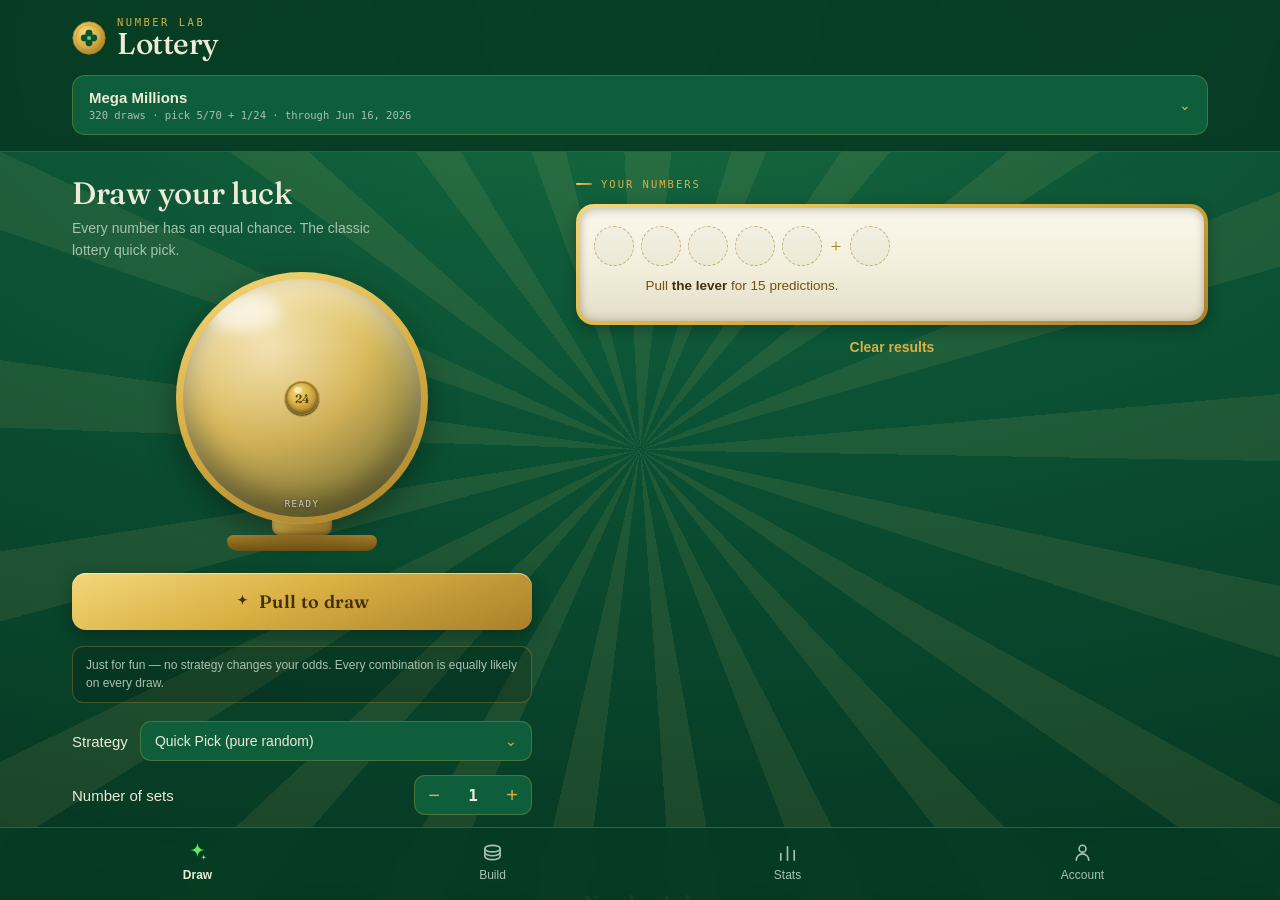
==== index.html @ 6bf30a3f "Number Lab: Georgia Lottery generator, stats, build & predictions Casino-themed vanilla JS app: ball" ====
<!DOCTYPE html>
<html lang="en">
  <head>
    <meta charset="UTF-8" />
    <meta
      name="viewport"
      content="width=device-width, initial-scale=1.0, viewport-fit=cover"
    />

    <!-- Primary SEO -->
    <title>
      Georgia Lottery Number Generator &amp; Mega Millions Stats — Number Lab
    </title>
    <meta
      name="description"
      content="Free Georgia Lottery number generator with real Mega Millions statistics: hot &amp; cold numbers, frequency charts, jackpot odds and probability from past winning numbers. Build your own set or quick pick."
    />
    <meta
      name="keywords"
      content="Georgia Lottery, Mega Millions, lottery number generator, hot and cold numbers, winning numbers, lottery statistics, jackpot odds, quick pick, frequency"
    />
    <meta name="robots" content="index, follow, max-image-preview:large" />
    <meta name="author" content="Number Lab" />
    <link rel="canonical" href="https://your-domain.example/" />

    <!-- Geo (Georgia, US) -->
    <meta name="geo.region" content="US-GA" />
    <meta name="geo.placename" content="Georgia" />

    <!-- Open Graph -->
    <meta property="og:type" content="website" />
    <meta property="og:site_name" content="Number Lab" />
    <meta
      property="og:title"
      content="Georgia Lottery Number Generator &amp; Mega Millions Stats"
    />
    <meta
      property="og:description"
      content="Generate Georgia Mega Millions numbers and explore real winning-number statistics — hot/cold numbers, frequency, and jackpot odds."
    />
    <meta property="og:locale" content="en_US" />
    <meta property="og:url" content="https://your-domain.example/" />

    <!-- Twitter -->
    <meta name="twitter:card" content="summary_large_image" />
    <meta
      name="twitter:title"
      content="Georgia Lottery Number Generator &amp; Mega Millions Stats"
    />
    <meta
      name="twitter:description"
      content="Generate Georgia Mega Millions numbers and explore real winning-number statistics, odds and probability."
    />

    <meta name="apple-mobile-web-app-capable" content="yes" />
    <meta name="apple-mobile-web-app-title" content="Number Lab" />
    <meta name="theme-color" content="#073A24" />

    <link rel="preconnect" href="https://fonts.googleapis.com" />
    <link rel="preconnect" href="https://fonts.gstatic.com" crossorigin />
    <link
      href="https://fonts.googleapis.com/css2?family=Fraunces:opsz,wght@9..144,400;9..144,500;9..144,600&display=swap"
      rel="stylesheet"
    />
    <link rel="stylesheet" href="styles.css" />

    <!-- Structured data -->
    <script type="application/ld+json">
      {
        "@context": "https://schema.org",
        "@type": "WebApplication",
        "name": "Number Lab — Georgia Lottery Number Generator",
        "url": "https://your-domain.example/",
        "applicationCategory": "UtilitiesApplication",
        "operatingSystem": "Any (web browser)",
        "browserRequirements": "Requires JavaScript",
        "description": "Free Georgia Lottery number generator and Mega Millions statistics tool. Generate quick picks, build your own set, and explore hot/cold numbers, frequency, probability and jackpot odds from real past winning numbers.",
        "inLanguage": "en-US",
        "isAccessibleForFree": true,
        "offers": { "@type": "Offer", "price": "0", "priceCurrency": "USD" },
        "about": "Georgia Lottery Mega Millions winning numbers and statistics"
      }
    </script>
  </head>
  <body>
    <div class="app">
      <!-- Header -->
      <header class="topbar">
        <div class="topbar-inner">
          <div class="brand">
            <svg class="brand-logo" viewBox="0 0 40 40" aria-hidden="true">
              <defs>
                <radialGradient id="cg" cx="38%" cy="32%" r="75%">
                  <stop offset="0%" stop-color="#F4D77A" />
                  <stop offset="55%" stop-color="#D9B043" />
                  <stop offset="100%" stop-color="#A9802A" />
                </radialGradient>
              </defs>
              <circle cx="20" cy="20" r="19" fill="url(#cg)" stroke="#A9802A" stroke-width="1" />
              <circle cx="20" cy="20" r="15.5" fill="none" stroke="#A9802A" stroke-width="0.8" opacity="0.6" />
              <g fill="#0B5234">
                <circle cx="20" cy="14.5" r="4.1" />
                <circle cx="14.5" cy="20" r="4.1" />
                <circle cx="25.5" cy="20" r="4.1" />
                <circle cx="20" cy="25.5" r="4.1" />
                <rect x="19.2" y="20" width="1.6" height="7" rx="0.8" transform="rotate(-20 20 23)" />
              </g>
              <circle cx="20" cy="20" r="2.2" fill="#5DE85F" opacity="0.9" />
            </svg>
            <div>
              <div class="brand-eyebrow">NUMBER LAB</div>
              <h1 class="brand-title">Lottery</h1>
            </div>
          </div>

          <div class="game-card">
            <div class="game-card-text">
              <select id="game" class="game-select" aria-label="Select lottery game"></select>
              <div id="gameInfo" class="game-sub"></div>
            </div>
            <span class="chev" aria-hidden="true">⌄</span>
          </div>
        </div>
      </header>

      <!-- Content -->
      <main class="scroll">
        <p class="sr-only">
          Number Lab is a free Georgia Lottery number generator and Mega
          Millions statistics tool. Generate quick-pick numbers, build your own
          combination, and explore hot and cold numbers, draw frequency,
          probability and jackpot odds based on real past Georgia Mega Millions
          winning numbers.
        </p>
        <!-- ============ DRAW ============ -->
        <section class="view" data-view="generate">
          <div class="draw-grid">
            <div class="draw-left">
              <h2 class="title">Draw your luck</h2>
              <p class="lede" id="strategyDesc"></p>

              <div class="machine" id="machine">
                <div class="globe-wrap">
                  <div class="globe-ring"></div>
                  <div class="globe">
                    <div class="globe-balls" id="globeBalls"></div>
                    <div class="globe-glare"></div>
                  </div>
                  <div class="globe-status" id="machineStatus">READY</div>
                </div>
                <div class="machine-neck"></div>
                <div class="machine-base"></div>
              </div>

              <button id="generate" class="lever">
                <svg viewBox="0 0 24 24" aria-hidden="true">
                  <path d="M12 2c.6 4.8 2.6 6.8 7.4 7.4C14.6 10 12.6 12 12 16.8 11.4 12 9.4 10 4.6 9.4 9.4 8.8 11.4 6.8 12 2Z" />
                </svg>
                <span class="lever-label">Pull to draw</span>
              </button>

              <p class="fairness-note" role="note">
                Just for fun — no strategy changes your odds. Every combination
                is equally likely on every draw.
              </p>

              <div class="options">
                <div class="row-between">
                  <span class="row-label" id="strategyLabel">Strategy</span>
                  <div class="select-field">
                    <select id="strategy" aria-labelledby="strategyLabel"></select>
                    <span class="chev" aria-hidden="true">⌄</span>
                  </div>
                </div>
                <div class="row-between">
                  <span class="row-label">Number of sets</span>
                  <div class="stepper">
                    <button type="button" class="stepper-btn" data-step="-1" aria-label="Fewer sets">−</button>
                    <span class="stepper-value" id="setsValue" role="status" aria-live="polite" aria-label="Number of sets">1</span>
                    <button type="button" class="stepper-btn" data-step="1" aria-label="More sets">+</button>
                    <input type="hidden" id="sets" value="1" />
                  </div>
                </div>
              </div>
            </div>

            <div class="draw-right">
              <div class="rule"></div>
              <div class="eyebrow">Your numbers</div>
              <div class="reel">
                <div class="reel-inner">
                  <div id="results" class="results"></div>
                  <div id="resultsMeta" class="results-meta"></div>
                </div>
              </div>
              <button id="clear" class="text-btn center">Clear results</button>

              <!-- Number Lab's own 15 predictions, revealed by the star -->
              <div id="ourReveal" class="our-reveal" hidden>
                <button
                  id="ourStar"
                  class="our-star"
                  aria-expanded="false"
                  aria-controls="ourPredictions"
                >
                  <span class="star-glyph" aria-hidden="true">
                    <svg viewBox="0 0 24 24">
                      <path d="M12 2.2l2.9 6.26 6.86.72-5.12 4.6 1.43 6.74L12 17.7l-6 3.62 1.43-6.74L2.3 9.18l6.86-.72z" />
                    </svg>
                  </span>
                  <span class="our-star-label" id="ourStarLabel">
                    Reveal Number Lab's 15 predictions
                  </span>
                </button>
                <div id="ourPredictions" class="our-predictions" hidden></div>
              </div>
            </div>
          </div>
        </section>

        <!-- ============ BUILD ============ -->
        <section class="view" data-view="build" hidden>
          <h2 class="title">Build your own</h2>
          <p class="lede">
            Numbers ranked by how often they've been drawn. Tap to drop them in
            the tray.
          </p>

          <div class="reel">
            <div class="reel-inner">
              <div id="yourCombo" class="your-combo"></div>
              <div id="comboCount" class="combo-count"></div>
            </div>
          </div>

          <div class="builder-actions">
            <button id="builderClear" class="text-btn">Clear pick</button>
            <span class="dot-sep">·</span>
            <button id="builderSave" class="text-btn">Save set</button>
            <span class="dot-sep">·</span>
            <button id="builderCopy" class="text-btn">Copy</button>
          </div>

          <div id="freqMainTitle" class="eyebrow">Main numbers</div>
          <div id="freqMain" class="num-list"></div>

          <div id="freqSpecialTitle" class="eyebrow">Special</div>
          <div id="freqSpecial" class="num-list"></div>
        </section>

        <!-- ============ STATS ============ -->
        <section class="view" data-view="stats" hidden>
          <h2 class="title">Probability &amp; stats</h2>
          <p id="dataWindow" class="lede"></p>

          <div class="hero-odds">
            <div class="hero-inner" id="statsHero"></div>
          </div>

          <div id="statFigures"></div>

          <div class="eyebrow stats-eyebrow">Prize odds · theoretical (1 in)</div>
          <div id="oddsTable" class="odds-card"></div>

          <div class="eyebrow stats-eyebrow">Goodness of fit vs. pure chance</div>
          <div id="fitStats"></div>

          <div class="eyebrow stats-eyebrow">Draw distribution</div>
          <div id="distStats"></div>
        </section>

        <!-- ============ ACCOUNT ============ -->
        <section class="view" data-view="account" hidden>
          <h2 class="title">Account</h2>

          <div class="profile">
            <div class="avatar" id="avatar">G</div>
            <div class="profile-text">
              <div class="profile-name" id="profileName">Guest</div>
              <div class="profile-sub" id="profileSince"></div>
            </div>
            <button id="editName" class="text-btn">Edit</button>
          </div>

          <div class="eyebrow stats-eyebrow">Activity</div>
          <div id="accountFigures"></div>

          <div class="eyebrow stats-eyebrow">Preferences</div>
          <div id="accountPrefs"></div>

          <div class="eyebrow stats-eyebrow">Saved numbers</div>
          <div id="savedList" class="saved-list"></div>

          <button id="resetData" class="text-btn center danger">
            Reset all data
          </button>
        </section>

        <footer class="site-footer">
          <div class="footer-brand">Number Lab</div>
          <p class="footer-text">
            For entertainment only. Past results never influence future draws —
            every number has the same odds every time, and no strategy or
            prediction can change them. Play responsibly. You must be of legal
            age to play the lottery.
          </p>
          <p class="footer-text">
            Independent project — not affiliated with, endorsed by, or sponsored
            by the Georgia Lottery Corporation or Mega Millions. Winning numbers
            are sourced from public records and may be delayed; always confirm
            with official sources before claiming any prize.
          </p>
          <p class="footer-text footer-help">
            Have a gambling problem? Call
            <a href="tel:18004262537">1-800-GAMBLER</a> (confidential, 24/7).
          </p>
          <p class="footer-contact">
            <a href="mailto:artivicolab@gmail.com">Contact</a>
          </p>
          <p class="footer-built">
            Built by
            <a href="https://artivicolab.com" target="_blank" rel="noopener">
              artivicolab.com
            </a>
          </p>
          <p class="footer-copy">
            © <span id="footerYear">2026</span> Number Lab · Georgia Lottery
            tools
          </p>
        </footer>
      </main>

      <!-- Header pull-down handle -->
      <button id="navHandle" class="nav-handle" aria-label="Show or hide the header">
        <svg class="nav-handle-glyph" viewBox="0 0 24 24" aria-hidden="true">
          <path d="M6 9l6 6 6-6" />
        </svg>
      </button>

      <!-- Bottom tab bar -->
      <nav class="tab-bar" aria-label="Primary">
        <div class="tab-bar-inner" role="tablist">
          <button class="tab active" data-target="generate" role="tab" aria-selected="true">
            <svg class="tab-glyph" viewBox="0 0 24 24" aria-hidden="true">
              <path d="M12 2c.6 4.8 2.6 6.8 7.4 7.4C14.6 10 12.6 12 12 16.8 11.4 12 9.4 10 4.6 9.4 9.4 8.8 11.4 6.8 12 2Z" />
              <path d="M18.5 14c.25 1.9 1 2.65 2.9 2.9-1.9.25-2.65 1-2.9 2.9-.25-1.9-1-2.65-2.9-2.9 1.9-.25 2.65-1 2.9-2.9Z" />
            </svg>
            <span class="tab-label">Draw</span>
          </button>
          <button class="tab" data-target="build" role="tab" aria-selected="false">
            <svg class="tab-glyph stroke" viewBox="0 0 24 24" aria-hidden="true">
              <ellipse cx="12" cy="8" rx="8" ry="3.4" />
              <path d="M4 8v4c0 1.9 3.6 3.4 8 3.4s8-1.5 8-3.4V8" />
              <path d="M4 12v4c0 1.9 3.6 3.4 8 3.4s8-1.5 8-3.4v-4" />
            </svg>
            <span class="tab-label">Build</span>
          </button>
          <button class="tab" data-target="stats" role="tab" aria-selected="false">
            <svg class="tab-glyph stroke tab-stats" viewBox="0 0 24 24" aria-hidden="true">
              <line class="bar bar1" x1="5" y1="20" x2="5" y2="13" />
              <line class="bar bar2" x1="12" y1="20" x2="12" y2="6" />
              <line class="bar bar3" x1="19" y1="20" x2="19" y2="10" />
            </svg>
            <span class="tab-label">Stats</span>
          </button>
          <button class="tab" data-target="account" role="tab" aria-selected="false">
            <svg class="tab-glyph stroke" viewBox="0 0 24 24" aria-hidden="true">
              <circle cx="12" cy="8" r="3.6" />
              <path d="M5.5 20a6.5 6.5 0 0 1 13 0" />
            </svg>
            <span class="tab-label">Account</span>
          </button>
        </div>
      </nav>
    </div>

    <script src="data.js"></script>
    <script src="app.js"></script>
  </body>
</html>
---- styles.css ----
/* ============================================================
   Number Lab — green-felt casino with gold foil & neon.
   ============================================================ */
:root {
  --felt: #0b5234;
  --felt-hi: #15663f;
  --felt-dk: #073a24;
  --panel: #0e5e3c;
  --cream: #f3efdd;
  --gold: #d9b043;
  --gold-hi: #f4d77a;
  --gold-dk: #a9802a;
  --neon: #5de85f;
  --text: #edead7;
  --sage: #a7c2af; /* lightened for contrast on felt */
  --cream-ink: #6e5215; /* readable brown for text on cream */
  --red: #e2554d;
  --line: rgba(217, 176, 67, 0.28);
  --gold-foil: linear-gradient(160deg, #f4d77a 0%, #d9b043 46%, #a9802a 100%);

  --serif: "Fraunces", Georgia, serif;
  --sans: -apple-system, BlinkMacSystemFont, "Inter", "Helvetica Neue",
    sans-serif;
  --mono: "SF Mono", ui-monospace, Menlo, monospace;

  --content: 480px;
  --tabbar-h: 76px;
}

* {
  box-sizing: border-box;
  margin: 0;
  padding: 0;
  -webkit-tap-highlight-color: transparent;
}

html,
body {
  height: 100%;
}

body {
  font-family: var(--sans);
  color: var(--text);
  background: radial-gradient(
      130% 90% at 50% 6%,
      var(--felt-hi) 0%,
      var(--felt) 45%,
      var(--felt-dk) 100%
    )
    fixed;
  -webkit-font-smoothing: antialiased;
}

button {
  font-family: inherit;
}
button:focus-visible,
select:focus-visible,
a:focus-visible {
  outline: 2px solid var(--neon);
  outline-offset: 2px;
  border-radius: 6px;
}

/* visually hidden but available to screen readers */
.sr-only {
  position: absolute;
  width: 1px;
  height: 1px;
  padding: 0;
  margin: -1px;
  overflow: hidden;
  clip: rect(0, 0, 0, 0);
  white-space: nowrap;
  border: 0;
}

.fairness-note {
  font-family: var(--sans);
  font-size: 12px;
  line-height: 1.45;
  color: var(--sage);
  background: rgba(0, 0, 0, 0.16);
  border: 1px solid var(--line);
  border-radius: 11px;
  padding: 10px 13px;
  margin-top: 16px;
}

.scroll::-webkit-scrollbar {
  display: none;
}
.scroll {
  -ms-overflow-style: none;
  scrollbar-width: none;
}

/* ---------- Shell ---------- */
.app {
  position: relative;
  z-index: 1;
  width: 100%;
  height: 100dvh;
  overflow: hidden;
  display: flex;
  flex-direction: column;
}

/* Animated gold rays — full-screen, slowly rotating behind everything. */
body::before {
  content: "";
  position: fixed;
  top: 50%;
  left: 50%;
  width: 230vmax;
  height: 230vmax;
  transform: translate(-50%, -50%);
  pointer-events: none;
  z-index: 0;
  background: repeating-conic-gradient(
    from 0deg at 50% 50%,
    rgba(244, 215, 122, 0.085) 0deg,
    rgba(244, 215, 122, 0.085) 6deg,
    rgba(244, 215, 122, 0) 6deg,
    rgba(244, 215, 122, 0) 17deg
  );
  animation: raySpin 120s linear infinite;
}

@keyframes raySpin {
  to {
    transform: translate(-50%, -50%) rotate(360deg);
  }
}

/* Glow at top + vignette at edges so content stays readable. */
body::after {
  content: "";
  position: fixed;
  inset: 0;
  pointer-events: none;
  z-index: 0;
  background: radial-gradient(
      120% 75% at 50% -8%,
      rgba(93, 232, 95, 0.07),
      transparent 50%
    ),
    radial-gradient(
      150% 105% at 50% 45%,
      transparent 52%,
      rgba(3, 26, 17, 0.6) 100%
    );
}

/* ---------- Header ---------- */
.topbar {
  position: fixed;
  top: 0;
  left: 0;
  right: 0;
  z-index: 25;
  background: rgba(7, 58, 36, 0.92);
  backdrop-filter: saturate(180%) blur(18px);
  -webkit-backdrop-filter: saturate(180%) blur(18px);
  border-bottom: 1px solid var(--line);
  /* GPU transform slide — no layout thrash, no scroll feedback */
  transition: transform 0.34s cubic-bezier(0.4, 0, 0.2, 1);
  will-change: transform;
}

/* Collapsed: the header slides up out of view. */
.app.nav-collapsed .topbar {
  transform: translateY(-100%);
}

/* Bottom-center handle — appears only once the header is fully gone. */
.nav-handle {
  position: fixed;
  left: 50%;
  bottom: calc(var(--tabbar-h) + env(safe-area-inset-bottom) + 12px);
  z-index: 31;
  width: 56px;
  height: 26px;
  border: 1px solid var(--line);
  border-radius: 999px;
  background: rgba(7, 58, 36, 0.92);
  backdrop-filter: saturate(180%) blur(14px);
  -webkit-backdrop-filter: saturate(180%) blur(14px);
  box-shadow: 0 4px 14px rgba(0, 0, 0, 0.4);
  display: flex;
  align-items: center;
  justify-content: center;
  cursor: pointer;
  /* hidden by default */
  opacity: 0;
  pointer-events: none;
  transform: translateX(-50%) translateY(10px);
  transition: opacity 0.28s ease, transform 0.28s ease;
}

/* shown only when the nav is collapsed — wait for the header to clear first */
.app.nav-collapsed .nav-handle {
  opacity: 1;
  pointer-events: auto;
  transform: translateX(-50%) translateY(0);
  transition: opacity 0.28s ease 0.4s, transform 0.28s ease 0.4s;
}
.app.nav-collapsed .nav-handle:active {
  transform: translateX(-50%) scale(0.92);
}

.nav-handle-glyph {
  width: 18px;
  height: 18px;
  fill: none;
  stroke: var(--gold);
  stroke-width: 2.2;
  stroke-linecap: round;
  stroke-linejoin: round;
}

.topbar-inner {
  max-width: var(--content);
  margin: 0 auto;
  padding: 16px 22px;
  padding-top: calc(16px + env(safe-area-inset-top));
}

.brand {
  display: flex;
  align-items: center;
  gap: 11px;
}

.brand-logo {
  width: 34px;
  height: 34px;
  flex-shrink: 0;
}

.brand-eyebrow {
  font-family: var(--mono);
  font-size: 10.5px;
  letter-spacing: 2.5px;
  color: var(--gold);
}

.brand-title {
  font-family: var(--serif);
  font-size: 30px;
  font-weight: 500;
  color: var(--text);
  letter-spacing: -0.5px;
  line-height: 1;
  margin-top: 1px;
}

.game-card {
  position: relative;
  width: 100%;
  margin-top: 16px;
  background: var(--panel);
  border: 1px solid var(--line);
  border-radius: 13px;
  padding: 13px 16px;
  display: flex;
  justify-content: space-between;
  align-items: center;
}

.game-card-text {
  flex: 1;
  min-width: 0;
}

.game-select {
  width: 100%;
  appearance: none;
  -webkit-appearance: none;
  border: none;
  background: transparent;
  font-family: var(--sans);
  font-size: 15px;
  font-weight: 600;
  color: var(--text);
  outline: none;
  cursor: pointer;
}
.game-select option {
  color: #111;
}

.game-sub {
  font-family: var(--mono);
  font-size: 10.5px;
  color: var(--sage);
  margin-top: 2px;
}

.chev {
  color: var(--gold);
  font-size: 14px;
  pointer-events: none;
  flex-shrink: 0;
  margin-left: 10px;
}

/* ---------- Scroll & views ---------- */
.scroll {
  flex: 1;
  overflow-y: auto;
  -webkit-overflow-scrolling: touch;
  position: relative;
  z-index: 1;
  padding-top: var(--topbar-h, 128px);
  padding-bottom: calc(var(--tabbar-h) + env(safe-area-inset-bottom));
}

.view {
  max-width: var(--content);
  margin: 0 auto;
  padding: 22px 22px;
  animation: viewIn 0.28s ease;
}
@keyframes viewIn {
  from {
    opacity: 0;
    transform: translateY(6px);
  }
  to {
    opacity: 1;
    transform: translateY(0);
  }
}

.title {
  font-family: var(--serif);
  font-size: 31px;
  font-weight: 500;
  color: var(--text);
  letter-spacing: -0.3px;
  margin-bottom: 6px;
}

.lede {
  font-family: var(--sans);
  font-size: 14px;
  color: var(--sage);
  line-height: 1.55;
  margin-bottom: 18px;
  max-width: 42ch;
}
.lede.small {
  font-size: 13px;
  margin: 11px 2px 0;
}

.rule {
  height: 1px;
  background: var(--line);
  margin: 22px 0 18px;
}

/* ---------- Eyebrow ---------- */
.eyebrow {
  display: flex;
  align-items: center;
  gap: 9px;
  margin-bottom: 14px;
  font-family: var(--mono);
  font-size: 10.5px;
  letter-spacing: 2px;
  color: var(--gold);
  text-transform: uppercase;
}
.eyebrow::before {
  content: "";
  width: 16px;
  height: 2px;
  border-radius: 2px;
  background: var(--gold-foil);
  flex-shrink: 0;
}
.stats-eyebrow {
  margin-top: 30px;
}

/* ---------- Balls ---------- */
.ball {
  position: relative;
  width: 44px;
  height: 44px;
  border-radius: 50%;
  flex-shrink: 0;
  display: flex;
  align-items: center;
  justify-content: center;
  box-shadow: inset 0 -2px 5px rgba(0, 0, 0, 0.35),
    0 2px 5px rgba(0, 0, 0, 0.3), 0 0 0 2px var(--gold);
}

.ball.main {
  background: radial-gradient(circle at 34% 28%, #2fa85e, #128a45 45%, #0a5c2e);
}
.ball.special {
  background: radial-gradient(
    circle at 34% 28%,
    var(--gold-hi),
    var(--gold) 45%,
    var(--gold-dk)
  );
  box-shadow: inset 0 -2px 5px rgba(0, 0, 0, 0.35),
    0 2px 5px rgba(0, 0, 0, 0.3), 0 0 0 2px var(--gold-dk);
}

.ball::before {
  content: "";
  position: absolute;
  top: 15%;
  left: 24%;
  width: 32%;
  height: 26%;
  border-radius: 50%;
  background: rgba(255, 255, 255, 0.5);
  filter: blur(1.2px);
}

.ball-num {
  position: relative;
  z-index: 1;
  font-family: var(--serif);
  font-weight: 600;
  font-size: 17px;
  color: var(--cream);
  text-shadow: 0 1px 2px rgba(0, 0, 0, 0.4);
}
.ball.special .ball-num {
  color: #5a3f0e;
  text-shadow: none;
}

.ball.slot {
  background: rgba(0, 0, 0, 0.04);
  border: 1.5px dashed var(--gold-dk);
  opacity: 0.6;
  box-shadow: none;
}
.ball.slot::before {
  display: none;
}

.combo-plus {
  font-family: var(--serif);
  font-size: 22px;
  color: var(--gold-dk);
  margin: 0 1px;
}

/* ---------- Reel window (gold-framed cream) ---------- */
.reel {
  padding: 4px;
  border-radius: 18px;
  background: var(--gold-foil);
  box-shadow: 0 4px 14px rgba(0, 0, 0, 0.3);
}
.reel-inner {
  background: linear-gradient(180deg, #fbf8ec, var(--cream) 50%, #e4dec6);
  border-radius: 14px;
  padding: 18px 14px;
  box-shadow: inset 0 3px 8px rgba(0, 0, 0, 0.18),
    inset 0 -3px 8px rgba(0, 0, 0, 0.1);
}

/* ---------- Ball machine ---------- */
.machine {
  display: flex;
  flex-direction: column;
  align-items: center;
  margin: 6px 0 22px;
}

.globe-wrap {
  position: relative;
  width: 238px;
  height: 238px;
  max-width: 72vw;
  aspect-ratio: 1;
}

.globe-ring {
  position: absolute;
  inset: -7px;
  border-radius: 50%;
  background: var(--gold-foil);
  box-shadow: 0 10px 30px rgba(0, 0, 0, 0.35);
}

.globe {
  position: absolute;
  inset: 0;
  border-radius: 50%;
  overflow: hidden;
  background: radial-gradient(
    circle at 36% 28%,
    rgba(255, 255, 255, 0.55),
    rgba(220, 240, 228, 0.16) 42%,
    rgba(7, 58, 36, 0.5) 100%
  );
  box-shadow: inset 0 -14px 30px rgba(0, 0, 0, 0.4),
    inset 0 14px 26px rgba(255, 255, 255, 0.45);
}

.globe-balls {
  position: absolute;
  inset: 0;
}

.mball {
  position: absolute;
  top: 50%;
  left: 50%;
  width: 30px;
  height: 30px;
  margin: -15px 0 0 -15px;
  border-radius: 50%;
  display: flex;
  align-items: center;
  justify-content: center;
  font-family: var(--serif);
  font-weight: 600;
  font-size: 12px;
  animation-timing-function: ease-in-out;
  animation-iteration-count: infinite;
}
.mball::before {
  content: "";
  position: absolute;
  top: 4px;
  left: 7px;
  width: 8px;
  height: 6px;
  border-radius: 50%;
  background: rgba(255, 255, 255, 0.5);
}
.mball.main {
  background: radial-gradient(circle at 34% 28%, #2fa85e, #128a45 45%, #0a5c2e);
  color: var(--cream);
  box-shadow: inset 0 -1.5px 4px rgba(0, 0, 0, 0.4),
    0 1px 3px rgba(0, 0, 0, 0.4), 0 0 0 1.5px var(--gold);
}
.mball.mega {
  background: radial-gradient(
    circle at 34% 28%,
    var(--gold-hi),
    var(--gold) 45%,
    var(--gold-dk)
  );
  color: #5a3f0e;
  box-shadow: inset 0 -1.5px 4px rgba(0, 0, 0, 0.4),
    0 1px 3px rgba(0, 0, 0, 0.4), 0 0 0 1.5px var(--gold-dk);
}

.machine.spinning .mball {
  animation-duration: 0.85s !important;
}

.globe-glare {
  position: absolute;
  top: 14px;
  left: 24px;
  width: 74px;
  height: 38px;
  border-radius: 50%;
  background: rgba(255, 255, 255, 0.6);
  filter: blur(7px);
  pointer-events: none;
}

.globe-status {
  position: absolute;
  bottom: 8px;
  left: 50%;
  transform: translateX(-50%);
  font-family: var(--mono);
  font-size: 9px;
  letter-spacing: 1.5px;
  color: rgba(255, 255, 255, 0.7);
  text-shadow: 0 1px 3px rgba(0, 0, 0, 0.5);
}
.machine.spinning .globe-status {
  color: var(--neon);
}

.machine-neck {
  width: 60px;
  height: 20px;
  background: var(--gold-foil);
  border-radius: 0 0 8px 8px;
  margin-top: -2px;
  box-shadow: inset 0 -2px 4px rgba(0, 0, 0, 0.3);
}
.machine-base {
  width: 150px;
  height: 16px;
  background: linear-gradient(180deg, var(--gold-dk), #6e5215);
  border-radius: 6px 6px 10px 10px;
}

@keyframes tumbleA {
  0% { transform: translate(0, 0) rotate(0); }
  25% { transform: translate(-48px, -34px) rotate(90deg); }
  50% { transform: translate(40px, 30px) rotate(180deg); }
  75% { transform: translate(-22px, 46px) rotate(270deg); }
  100% { transform: translate(0, 0) rotate(360deg); }
}
@keyframes tumbleB {
  0% { transform: translate(0, 0) rotate(0); }
  25% { transform: translate(46px, -28px) rotate(-80deg); }
  50% { transform: translate(-40px, 36px) rotate(-170deg); }
  75% { transform: translate(30px, 44px) rotate(-250deg); }
  100% { transform: translate(0, 0) rotate(-360deg); }
}
@keyframes tumbleC {
  0% { transform: translate(0, 0) rotate(0); }
  20% { transform: translate(-30px, 40px) rotate(70deg); }
  45% { transform: translate(44px, -22px) rotate(160deg); }
  70% { transform: translate(-46px, -30px) rotate(250deg); }
  100% { transform: translate(0, 0) rotate(360deg); }
}
@keyframes tumbleD {
  0% { transform: translate(0, 0) rotate(0); }
  30% { transform: translate(36px, 38px) rotate(-100deg); }
  55% { transform: translate(-44px, -20px) rotate(-200deg); }
  80% { transform: translate(24px, -44px) rotate(-300deg); }
  100% { transform: translate(0, 0) rotate(-360deg); }
}
@keyframes tumbleE {
  0% { transform: translate(0, 0) rotate(0); }
  25% { transform: translate(-40px, -40px) rotate(120deg); }
  50% { transform: translate(46px, 18px) rotate(200deg); }
  75% { transform: translate(-18px, 46px) rotate(300deg); }
  100% { transform: translate(0, 0) rotate(360deg); }
}
@keyframes tumbleF {
  0% { transform: translate(0, 0) rotate(0); }
  22% { transform: translate(42px, 34px) rotate(-90deg); }
  48% { transform: translate(-46px, 24px) rotate(-180deg); }
  74% { transform: translate(20px, -46px) rotate(-280deg); }
  100% { transform: translate(0, 0) rotate(-360deg); }
}

/* ---------- Lever button ---------- */
.lever {
  width: 100%;
  background: var(--gold-foil);
  color: #42300a;
  border: none;
  border-radius: 14px;
  padding: 17px;
  cursor: pointer;
  font-family: var(--serif);
  font-weight: 600;
  font-size: 18px;
  letter-spacing: 0.3px;
  box-shadow: 0 6px 18px rgba(0, 0, 0, 0.3),
    inset 0 1px 0 rgba(255, 255, 255, 0.5);
  display: flex;
  align-items: center;
  justify-content: center;
  gap: 8px;
  transition: transform 0.08s ease, filter 0.15s ease;
}
.lever:active {
  transform: scale(0.99);
  filter: brightness(1.05);
}
.lever.busy {
  opacity: 0.85;
  cursor: default;
}
.lever svg {
  width: 17px;
  height: 17px;
  fill: #42300a;
}

/* options row */
.options {
  display: grid;
  gap: 14px;
  margin-top: 18px;
}
.row-between {
  display: flex;
  justify-content: space-between;
  align-items: center;
  gap: 12px;
}
.row-label {
  font-family: var(--sans);
  font-size: 15px;
  font-weight: 500;
  color: var(--text);
}

.select-field {
  position: relative;
  flex: 1;
  background: var(--panel);
  border: 1px solid var(--line);
  border-radius: 11px;
}
.select-field select {
  width: 100%;
  appearance: none;
  -webkit-appearance: none;
  border: none;
  background: transparent;
  font-family: var(--sans);
  font-size: 14px;
  font-weight: 500;
  color: var(--text);
  padding: 11px 36px 11px 14px;
  cursor: pointer;
  outline: none;
}
.select-field select option {
  color: #111;
}
.select-field .chev {
  position: absolute;
  right: 14px;
  top: 50%;
  transform: translateY(-50%);
  margin: 0;
  color: var(--gold);
}

.stepper {
  display: flex;
  align-items: center;
  border: 1px solid var(--line);
  border-radius: 11px;
  overflow: hidden;
  background: var(--panel);
}
.stepper-btn {
  width: 38px;
  height: 38px;
  border: none;
  background: transparent;
  font-family: var(--sans);
  font-size: 20px;
  color: var(--gold);
  cursor: pointer;
}
.stepper-btn:active {
  background: rgba(0, 0, 0, 0.15);
}
.stepper-value {
  font-family: var(--mono);
  font-size: 16px;
  font-weight: 600;
  width: 40px;
  text-align: center;
  color: var(--text);
}

.pill-static {
  font-family: var(--mono);
  font-size: 13px;
  font-weight: 600;
  color: var(--gold-hi);
  background: rgba(0, 0, 0, 0.18);
  border: 1px solid var(--line);
  border-radius: 11px;
  padding: 8px 14px;
}

.text-btn {
  background: none;
  border: none;
  color: var(--gold);
  font-family: var(--sans);
  font-size: 14px;
  font-weight: 600;
  cursor: pointer;
  padding: 0;
}
.text-btn:active {
  opacity: 0.6;
}
.text-btn.center {
  display: block;
  margin: 14px auto 0;
}
.text-btn.danger {
  color: var(--red);
  margin-top: 28px;
}

/* ---------- Results ---------- */
.results-meta {
  font-family: var(--mono);
  font-size: 10.5px;
  letter-spacing: 1px;
  color: var(--cream-ink);
  text-align: center;
  margin-top: 10px;
}

.results {
  display: grid;
  gap: 8px;
}

.ticket {
  display: flex;
  align-items: center;
  gap: 10px;
  padding: 6px 4px;
}
.ticket-index {
  font-family: var(--mono);
  font-size: 11px;
  color: var(--gold-dk);
  width: 22px;
  flex-shrink: 0;
}
.balls {
  display: flex;
  flex-wrap: wrap;
  gap: 7px;
  align-items: center;
  justify-content: center;
  flex: 1;
}
.ticket .ball {
  width: 40px;
  height: 40px;
}
.ticket .ball-num {
  font-size: 15px;
}

.results .ball {
  animation: popIn 0.5s cubic-bezier(0.2, 1.4, 0.4, 1) backwards;
}
.results.no-anim .ball {
  animation: none !important;
}
@keyframes popIn {
  0% {
    transform: scale(0.2) translateY(-10px);
    opacity: 0;
  }
  60% {
    transform: scale(1.16) translateY(0);
    opacity: 1;
  }
  100% {
    transform: scale(1);
  }
}

.empty-state {
  text-align: center;
}
.empty-slots {
  display: flex;
  gap: 7px;
  justify-content: center;
  align-items: center;
  margin-bottom: 12px;
}
.empty-slots .ball {
  width: 40px;
  height: 40px;
}
.empty-state p {
  font-family: var(--sans);
  font-size: 13.5px;
  color: var(--cream-ink);
}
.empty-state b {
  color: #42300a;
}

.save-set {
  flex-shrink: 0;
}
.icon-btn {
  background: none;
  border: none;
  cursor: pointer;
  display: flex;
  align-items: center;
  justify-content: center;
  padding: 4px;
  min-width: 36px;
  min-height: 36px;
}
.save-set svg {
  width: 18px;
  height: 18px;
  fill: none;
  stroke: var(--gold-dk);
  stroke-width: 1.6;
  stroke-linejoin: round;
  transition: fill 0.15s ease, stroke 0.15s ease, transform 0.15s ease;
}
.save-set:active svg {
  transform: scale(0.85);
}
.save-set.done svg {
  fill: var(--neon);
  stroke: var(--neon);
}

/* ---------- Number Lab's predictions (star reveal) ---------- */
.our-reveal {
  margin-top: 22px;
  text-align: center;
  animation: fadeUp 0.4s ease;
}
@keyframes fadeUp {
  from { opacity: 0; transform: translateY(8px); }
  to { opacity: 1; transform: translateY(0); }
}

.our-star {
  display: inline-flex;
  align-items: center;
  gap: 10px;
  background: rgba(0, 0, 0, 0.2);
  border: 1px solid var(--gold);
  border-radius: 999px;
  padding: 11px 20px;
  cursor: pointer;
  color: var(--gold-hi);
  font-family: var(--sans);
  font-weight: 600;
  font-size: 14px;
  box-shadow: 0 0 0 0 rgba(244, 215, 122, 0.5);
  animation: starHalo 2.4s ease-in-out infinite;
}
@keyframes starHalo {
  0%, 100% { box-shadow: 0 0 0 0 rgba(244, 215, 122, 0); }
  50% { box-shadow: 0 0 18px 1px rgba(244, 215, 122, 0.35); }
}
.our-star:active {
  transform: scale(0.97);
}

.star-glyph {
  width: 24px;
  height: 24px;
  display: block;
  flex-shrink: 0;
}
.star-glyph svg {
  width: 100%;
  height: 100%;
  display: block;
  fill: var(--gold-hi);
  transform-origin: center;
  filter: drop-shadow(0 0 4px rgba(244, 215, 122, 0.7));
  animation: starTwinkle 1.8s ease-in-out infinite;
}
@keyframes starTwinkle {
  0%, 100% {
    transform: scale(1) rotate(0deg);
    fill: var(--gold-hi);
    filter: drop-shadow(0 0 4px rgba(244, 215, 122, 0.6));
  }
  50% {
    transform: scale(1.28) rotate(20deg);
    fill: var(--neon);
    filter: drop-shadow(0 0 10px rgba(93, 232, 95, 0.9));
  }
}

.our-predictions {
  margin-top: 16px;
  animation: fadeUp 0.35s ease;
}
.our-head {
  font-family: var(--mono);
  font-size: 10.5px;
  letter-spacing: 1px;
  text-transform: uppercase;
  color: var(--gold);
  text-align: center;
  margin-bottom: 12px;
}

/* ---------- Build ---------- */
.combo-count {
  text-align: center;
  margin-top: 13px;
  font-family: var(--mono);
  font-size: 11px;
  letter-spacing: 1px;
  color: var(--cream-ink);
}
.your-combo {
  display: flex;
  align-items: center;
  gap: 7px;
  justify-content: center;
  flex-wrap: wrap;
}
.your-combo.flash {
  animation: shake 0.3s ease;
}
@keyframes shake {
  0%, 100% { transform: translateX(0); }
  25% { transform: translateX(-5px); }
  75% { transform: translateX(5px); }
}

.builder-actions {
  display: flex;
  gap: 12px;
  align-items: center;
  margin: 14px 2px 26px;
}
.dot-sep {
  color: var(--gold-dk);
}

.num-list {
  margin-bottom: 6px;
}
.num-row {
  width: 100%;
  background: transparent;
  border: 1px solid transparent;
  border-radius: 14px;
  padding: 9px 13px;
  display: flex;
  align-items: center;
  gap: 13px;
  cursor: pointer;
  text-align: left;
  transition: background 0.14s ease, border-color 0.14s ease;
}
.num-row.selected {
  background: rgba(93, 232, 95, 0.12);
  border-color: rgba(93, 232, 95, 0.5);
}
.num-row.never {
  opacity: 0.42;
}
.num-row .ball {
  width: 38px;
  height: 38px;
}
.num-row .ball-num {
  font-size: 15px;
}
.num-row-body {
  flex: 1;
  min-width: 0;
}
.num-row-meta {
  font-family: var(--mono);
  font-size: 12px;
  color: var(--sage);
  margin-bottom: 6px;
}
.num-row-track {
  height: 3px;
  background: rgba(255, 255, 255, 0.12);
  border-radius: 2px;
  overflow: hidden;
}
.num-row-fill {
  height: 100%;
  background: var(--gold-foil);
}
.num-row-mark {
  font-size: 18px;
  color: var(--gold-dk);
  width: 18px;
  text-align: center;
  flex-shrink: 0;
}
.num-row.selected .num-row-mark {
  color: var(--neon);
}

/* ---------- Stats ---------- */
.hero-odds {
  padding: 3px;
  border-radius: 20px;
  background: var(--gold-foil);
  margin-bottom: 24px;
}
.hero-inner {
  background: radial-gradient(120% 120% at 80% 0%, var(--felt-hi), var(--felt-dk));
  border-radius: 17px;
  padding: 22px 20px;
}
.hero-eyebrow {
  font-family: var(--mono);
  font-size: 10.5px;
  letter-spacing: 2px;
  color: var(--gold);
  margin-bottom: 10px;
}
.hero-value {
  font-family: var(--serif);
  font-size: 37px;
  font-weight: 500;
  color: var(--neon);
  letter-spacing: -0.5px;
  line-height: 1;
  text-shadow: 0 0 18px rgba(93, 232, 95, 0.45);
}
.hero-sub {
  font-family: var(--sans);
  font-size: 13px;
  color: var(--sage);
  margin-top: 10px;
}

.figure {
  border-top: 1px solid var(--line);
  padding: 16px 0;
  display: flex;
  justify-content: space-between;
  align-items: baseline;
  gap: 16px;
}
.figure-text {
  flex: 1;
}
.figure-label {
  font-family: var(--sans);
  font-size: 15px;
  font-weight: 600;
  color: var(--text);
  line-height: 1.3;
}
.figure-sub {
  font-family: var(--sans);
  font-size: 12.5px;
  color: var(--sage);
  margin-top: 4px;
  line-height: 1.4;
}
.figure-value {
  font-family: var(--serif);
  font-size: 26px;
  font-weight: 500;
  color: var(--gold-hi);
  white-space: nowrap;
}
.figure-value.neon {
  color: var(--neon);
}
.figure-value.red {
  color: var(--red);
}

.odds-card {
  border: 1px solid var(--line);
  border-radius: 16px;
  overflow: hidden;
  background: var(--panel);
}
.odds-head {
  display: grid;
  grid-template-columns: 1fr 1.2fr 1fr;
  padding: 11px 16px;
  background: rgba(0, 0, 0, 0.15);
  border-bottom: 1px solid var(--line);
}
.odds-head span {
  font-family: var(--mono);
  font-size: 10px;
  color: var(--gold);
}
.odds-row {
  display: grid;
  grid-template-columns: 1fr 1.2fr 1fr;
  padding: 12px 16px;
  align-items: center;
  border-bottom: 1px solid var(--line);
}
.odds-row:last-child {
  border-bottom: none;
}
.odds-row .m {
  font-family: var(--sans);
  font-size: 14px;
  font-weight: 700;
  color: var(--text);
}
.odds-row .a {
  font-family: var(--mono);
  font-size: 13px;
  color: var(--text);
}
.odds-row .b {
  font-family: var(--mono);
  font-size: 13px;
  color: var(--sage);
}
.odds-row.jackpot {
  background: rgba(211, 59, 51, 0.16);
}
.odds-row.jackpot .m {
  color: var(--red);
}
.odds-row.jackpot .a {
  color: var(--gold-hi);
}

/* ---------- Account ---------- */
.profile {
  display: flex;
  align-items: center;
  gap: 14px;
  padding: 4px 0 20px;
}
.avatar {
  width: 54px;
  height: 54px;
  border-radius: 50%;
  background: var(--gold-foil);
  color: #42300a;
  display: flex;
  align-items: center;
  justify-content: center;
  font-family: var(--serif);
  font-size: 21px;
  font-weight: 600;
  flex-shrink: 0;
  box-shadow: 0 4px 12px rgba(0, 0, 0, 0.3);
}
.profile-text {
  flex: 1;
  min-width: 0;
}
.profile-name {
  font-family: var(--serif);
  font-size: 22px;
  font-weight: 500;
  color: var(--text);
}
.profile-sub {
  font-family: var(--mono);
  font-size: 11px;
  color: var(--sage);
  margin-top: 3px;
}

.saved-row {
  display: flex;
  align-items: center;
  gap: 12px;
  padding: 12px 0;
  border-bottom: 1px solid var(--line);
}
.saved-row:last-child {
  border-bottom: none;
}
.saved-balls {
  display: flex;
  gap: 5px;
  flex-wrap: wrap;
  flex: 1;
  min-width: 0;
}
.saved-balls .ball {
  width: 27px;
  height: 27px;
}
.saved-balls .ball-num {
  font-size: 11px;
}
.saved-meta {
  display: flex;
  flex-direction: column;
  align-items: flex-end;
  text-align: right;
  flex-shrink: 0;
}
.saved-game {
  font-family: var(--sans);
  font-size: 12px;
  font-weight: 600;
  color: var(--text);
}
.saved-date {
  font-family: var(--mono);
  font-size: 9.5px;
  color: var(--sage);
  margin-top: 2px;
  text-transform: capitalize;
}
.icon-btn.del {
  font-size: 22px;
  line-height: 1;
  width: 30px;
  flex-shrink: 0;
  color: var(--sage);
}
.icon-btn.del:active {
  color: var(--red);
}

/* ---------- Disclaimer ---------- */
.site-footer {
  max-width: var(--content);
  margin: 28px auto 0;
  padding: 24px 28px 48px;
  border-top: 1px solid var(--line);
  text-align: center;
}
.footer-brand {
  font-family: var(--serif);
  font-size: 19px;
  font-weight: 500;
  color: var(--gold-hi);
  margin-bottom: 12px;
}
.footer-text {
  font-family: var(--sans);
  font-size: 11.5px;
  line-height: 1.65;
  color: var(--sage);
  margin: 0 auto 10px;
  max-width: 54ch;
}
.footer-help a,
.footer-contact a {
  color: var(--gold-hi);
  text-decoration: none;
  border-bottom: 1px solid rgba(244, 215, 122, 0.45);
}
.footer-contact {
  font-family: var(--sans);
  font-size: 12.5px;
  color: var(--sage);
  margin-top: 8px;
}
.footer-built {
  font-family: var(--sans);
  font-size: 12.5px;
  color: var(--sage);
  margin-top: 16px;
}
.footer-built a {
  color: var(--gold-hi);
  font-weight: 600;
  text-decoration: none;
  border-bottom: 1px solid rgba(244, 215, 122, 0.45);
}
.footer-copy {
  font-family: var(--mono);
  font-size: 10px;
  letter-spacing: 0.5px;
  color: var(--sage);
  opacity: 0.7;
  margin-top: 10px;
}

/* ---------- Tab bar ---------- */
.tab-bar {
  position: fixed;
  left: 0;
  right: 0;
  bottom: 0;
  z-index: 30;
  background: rgba(7, 58, 36, 0.85);
  backdrop-filter: saturate(180%) blur(20px);
  -webkit-backdrop-filter: saturate(180%) blur(20px);
  border-top: 1px solid var(--line);
  padding-top: 11px;
  padding-bottom: calc(env(safe-area-inset-bottom) + 16px);
}
.tab-bar-inner {
  max-width: var(--content);
  margin: 0 auto;
  display: flex;
}
.tab {
  flex: 1;
  background: none;
  border: none;
  cursor: pointer;
  display: flex;
  flex-direction: column;
  align-items: center;
  gap: 4px;
  padding: 2px 0;
  color: var(--sage);
}
.tab.active {
  color: var(--neon);
}

.tab-glyph {
  width: 23px;
  height: 23px;
}
.tab-glyph.stroke {
  fill: none;
  stroke: currentColor;
  stroke-width: 1.7;
  stroke-linecap: round;
  stroke-linejoin: round;
}
.tab-glyph:not(.stroke) {
  fill: currentColor;
}

.tab-label {
  font-family: var(--sans);
  font-size: 12px;
  color: var(--sage);
  font-weight: 400;
}
.tab.active .tab-label {
  color: var(--text);
  font-weight: 700;
}

/* active-icon animations */
.tab[data-target="generate"].active .tab-glyph {
  animation: twinkle 1.8s ease-in-out infinite;
}
@keyframes twinkle {
  0%, 100% { transform: rotate(0) scale(1); }
  50% { transform: rotate(12deg) scale(1.12); }
}
.tab[data-target="build"].active .tab-glyph {
  animation: gridPop 1.9s ease-in-out infinite;
}
@keyframes gridPop {
  0%, 100% { transform: scale(1); }
  50% { transform: scale(1.1); }
}
.tab[data-target="account"].active .tab-glyph {
  animation: bob 1.9s ease-in-out infinite;
}
@keyframes bob {
  0%, 100% { transform: translateY(0); }
  50% { transform: translateY(-2px); }
}
.tab-stats .bar {
  transform-box: fill-box;
  transform-origin: 50% 100%;
}
.tab.active .tab-stats .bar1 {
  animation: eq 0.85s ease-in-out infinite;
}
.tab.active .tab-stats .bar2 {
  animation: eq 0.85s ease-in-out 0.18s infinite;
}
.tab.active .tab-stats .bar3 {
  animation: eq 0.85s ease-in-out 0.36s infinite;
}
@keyframes eq {
  0%, 100% { transform: scaleY(0.45); }
  50% { transform: scaleY(1); }
}

/* ---------- Wide screens: use the full width ---------- */
@media (min-width: 820px) {
  :root {
    --content: min(1180px, 94vw);
  }

  /* Draw splits into two columns: machine/controls | results */
  .draw-grid {
    display: grid;
    grid-template-columns: minmax(360px, 460px) 1fr;
    gap: 44px;
    align-items: start;
  }
  .draw-right {
    padding-top: 4px;
  }
  .draw-right .rule {
    display: none;
  }
  .results {
    grid-template-columns: 1fr 1fr;
  }

  /* Build: number lists flow into columns */
  .num-list {
    display: grid;
    grid-template-columns: repeat(2, 1fr);
    column-gap: 26px;
  }
  .view[data-view="build"] > .reel,
  .builder-actions {
    max-width: 620px;
    margin-left: auto;
    margin-right: auto;
  }

  /* Stats & Account: figures in two columns */
  #statFigures,
  #fitStats,
  #distStats,
  #accountFigures,
  #accountPrefs {
    display: grid;
    grid-template-columns: repeat(2, 1fr);
    column-gap: 36px;
  }
}

@media (min-width: 1200px) {
  .num-list {
    grid-template-columns: repeat(3, 1fr);
  }
  .results {
    grid-template-columns: repeat(3, 1fr);
  }
}

@media (prefers-reduced-motion: reduce) {
  *,
  *::before,
  *::after {
    animation-duration: 0.001s !important;
    animation-iteration-count: 1 !important;
    transition: none !important;
  }
}
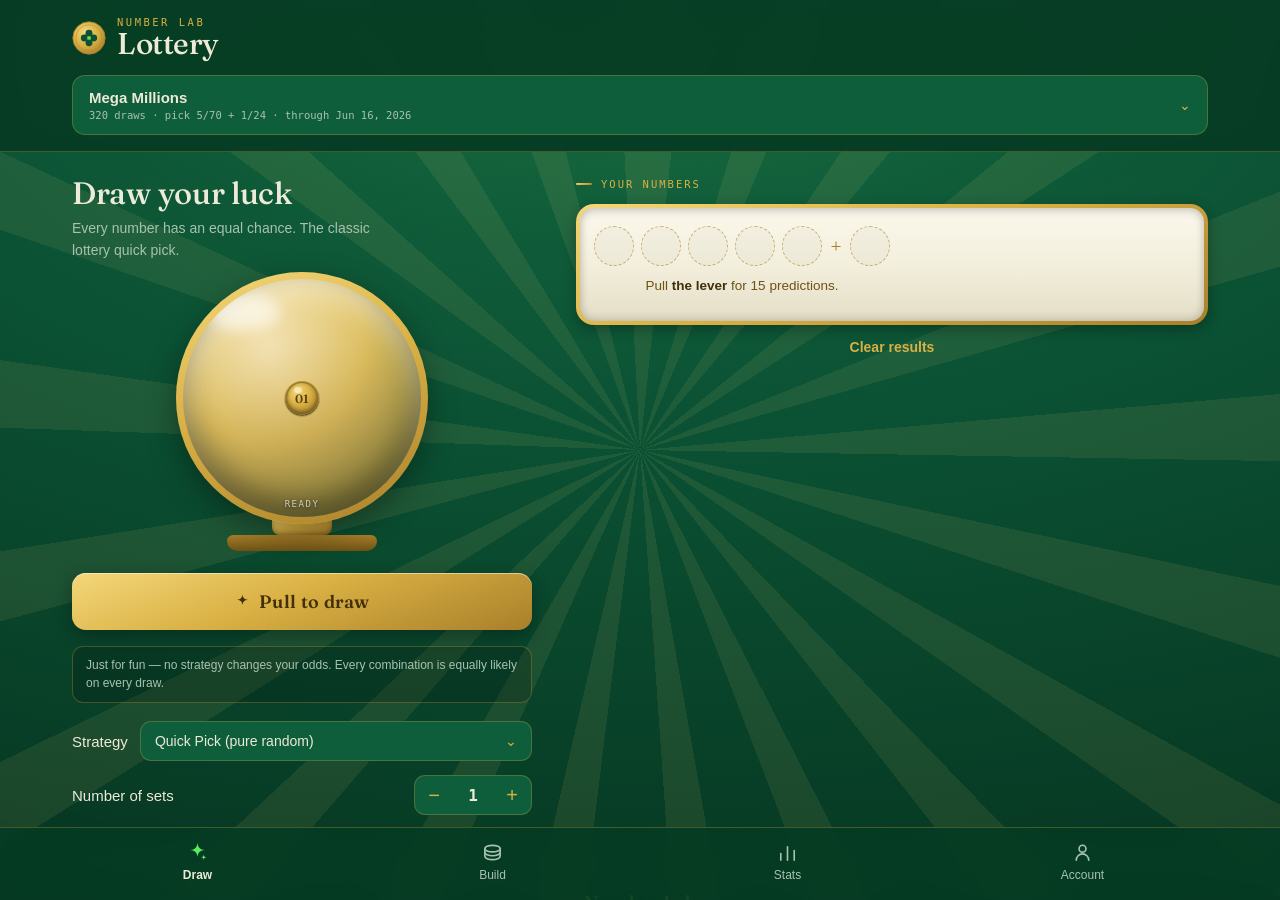
==== commit bb264e7f: "SEO: real domain (lottery.artivicolab.com), OG/Twitter image, favicon, publisher Set canonical/og/JS" ====
--- a/index.html
+++ b/index.html
@@ -8,9 +8,7 @@
     />
 
     <!-- Primary SEO -->
-    <title>
-      Georgia Lottery Number Generator &amp; Mega Millions Stats — Number Lab
-    </title>
+    <title>Georgia Lottery Generator &amp; Mega Millions Stats | Number Lab</title>
     <meta
       name="description"
       content="Free Georgia Lottery number generator with real Mega Millions statistics: hot &amp; cold numbers, frequency charts, jackpot odds and probability from past winning numbers. Build your own set or quick pick."
@@ -21,7 +19,7 @@
     />
     <meta name="robots" content="index, follow, max-image-preview:large" />
     <meta name="author" content="Number Lab" />
-    <link rel="canonical" href="https://your-domain.example/" />
+    <link rel="canonical" href="https://lottery.artivicolab.com/" />
 
     <!-- Geo (Georgia, US) -->
     <meta name="geo.region" content="US-GA" />
@@ -39,7 +37,14 @@
       content="Generate Georgia Mega Millions numbers and explore real winning-number statistics — hot/cold numbers, frequency, and jackpot odds."
     />
     <meta property="og:locale" content="en_US" />
-    <meta property="og:url" content="https://your-domain.example/" />
+    <meta property="og:url" content="https://lottery.artivicolab.com/" />
+    <meta property="og:image" content="https://lottery.artivicolab.com/og-image.png" />
+    <meta property="og:image:width" content="1200" />
+    <meta property="og:image:height" content="630" />
+    <meta
+      property="og:image:alt"
+      content="Number Lab — Georgia Lottery number generator and Mega Millions stats"
+    />
 
     <!-- Twitter -->
     <meta name="twitter:card" content="summary_large_image" />
@@ -51,6 +56,7 @@
       name="twitter:description"
       content="Generate Georgia Mega Millions numbers and explore real winning-number statistics, odds and probability."
     />
+    <meta name="twitter:image" content="https://lottery.artivicolab.com/og-image.png" />
 
     <meta name="apple-mobile-web-app-capable" content="yes" />
     <meta name="apple-mobile-web-app-title" content="Number Lab" />
@@ -63,6 +69,8 @@
       rel="stylesheet"
     />
     <link rel="stylesheet" href="styles.css" />
+    <link rel="icon" href="/favicon.svg" type="image/svg+xml" />
+    <link rel="apple-touch-icon" href="/favicon.svg" />
 
     <!-- Structured data -->
     <script type="application/ld+json">
@@ -70,7 +78,8 @@
         "@context": "https://schema.org",
         "@type": "WebApplication",
         "name": "Number Lab — Georgia Lottery Number Generator",
-        "url": "https://your-domain.example/",
+        "url": "https://lottery.artivicolab.com/",
+        "image": "https://lottery.artivicolab.com/og-image.png",
         "applicationCategory": "UtilitiesApplication",
         "operatingSystem": "Any (web browser)",
         "browserRequirements": "Requires JavaScript",
@@ -78,7 +87,12 @@
         "inLanguage": "en-US",
         "isAccessibleForFree": true,
         "offers": { "@type": "Offer", "price": "0", "priceCurrency": "USD" },
-        "about": "Georgia Lottery Mega Millions winning numbers and statistics"
+        "about": "Georgia Lottery Mega Millions winning numbers and statistics",
+        "publisher": {
+          "@type": "Organization",
+          "name": "Artivico Lab",
+          "url": "https://artivicolab.com"
+        }
       }
     </script>
   </head>
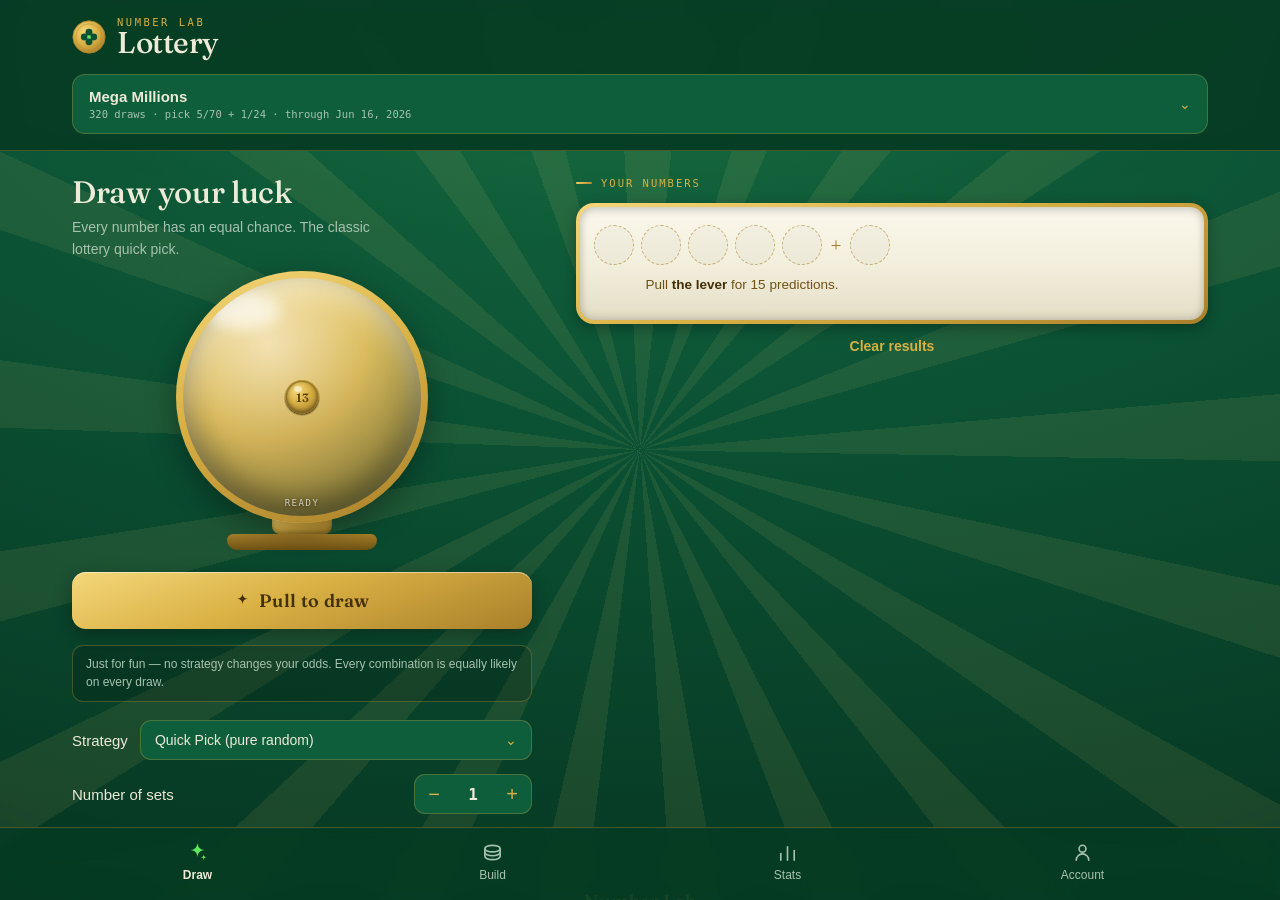
==== commit d3b2aeb6: "Add Google Analytics tracking to HTML files" ====
--- a/index.html
+++ b/index.html
@@ -1,60 +1,56 @@
 <!DOCTYPE html>
 <html lang="en">
   <head>
+    <!-- Google tag (gtag.js) -->
+    <script async src="https://www.googletagmanager.com/gtag/js?id=G-6CYKFJFLZ0"></script>
+    <script>
+      window.dataLayer = window.dataLayer || [];
+      function gtag(){dataLayer.push(arguments);}
+      gtag('js', new Date());
+
+      gtag('config', 'G-6CYKFJFLZ0');
+    </script>
     <meta charset="UTF-8" />
     <meta
       name="viewport"
       content="width=device-width, initial-scale=1.0, viewport-fit=cover"
     />
 
-    <!-- Primary SEO -->
-    <title>Georgia Lottery Generator &amp; Mega Millions Stats | Number Lab</title>
+    <title>Georgia Lottery Number Generator (Mega Millions) | Number Lab</title>
     <meta
       name="description"
-      content="Free Georgia Lottery number generator with real Mega Millions statistics: hot &amp; cold numbers, frequency charts, jackpot odds and probability from past winning numbers. Build your own set or quick pick."
+      content="Free Georgia Mega Millions number generator. Pull the lever for a quick pick or smart set, then reveal Number Lab's 15 model predictions. Based on real past winning numbers."
     />
     <meta
       name="keywords"
-      content="Georgia Lottery, Mega Millions, lottery number generator, hot and cold numbers, winning numbers, lottery statistics, jackpot odds, quick pick, frequency"
+      content="Georgia Lottery, Mega Millions, lottery number generator, quick pick, lucky numbers, predictions"
     />
     <meta name="robots" content="index, follow, max-image-preview:large" />
     <meta name="author" content="Number Lab" />
     <link rel="canonical" href="https://lottery.artivicolab.com/" />
 
-    <!-- Geo (Georgia, US) -->
     <meta name="geo.region" content="US-GA" />
     <meta name="geo.placename" content="Georgia" />
 
-    <!-- Open Graph -->
     <meta property="og:type" content="website" />
     <meta property="og:site_name" content="Number Lab" />
-    <meta
-      property="og:title"
-      content="Georgia Lottery Number Generator &amp; Mega Millions Stats"
-    />
+    <meta property="og:title" content="Georgia Lottery Number Generator (Mega Millions)" />
     <meta
       property="og:description"
-      content="Generate Georgia Mega Millions numbers and explore real winning-number statistics — hot/cold numbers, frequency, and jackpot odds."
+      content="Pull the lever for a Georgia Mega Millions quick pick, then reveal Number Lab's 15 model predictions."
     />
     <meta property="og:locale" content="en_US" />
     <meta property="og:url" content="https://lottery.artivicolab.com/" />
     <meta property="og:image" content="https://lottery.artivicolab.com/og-image.png" />
     <meta property="og:image:width" content="1200" />
     <meta property="og:image:height" content="630" />
-    <meta
-      property="og:image:alt"
-      content="Number Lab — Georgia Lottery number generator and Mega Millions stats"
-    />
-
-    <!-- Twitter -->
+    <meta property="og:image:alt" content="Number Lab — Georgia Lottery number generator" />
+
     <meta name="twitter:card" content="summary_large_image" />
-    <meta
-      name="twitter:title"
-      content="Georgia Lottery Number Generator &amp; Mega Millions Stats"
-    />
+    <meta name="twitter:title" content="Georgia Lottery Number Generator (Mega Millions)" />
     <meta
       name="twitter:description"
-      content="Generate Georgia Mega Millions numbers and explore real winning-number statistics, odds and probability."
+      content="Quick-pick Georgia Mega Millions numbers, then reveal Number Lab's 15 predictions."
     />
     <meta name="twitter:image" content="https://lottery.artivicolab.com/og-image.png" />
 
@@ -69,10 +65,18 @@
       rel="stylesheet"
     />
     <link rel="stylesheet" href="styles.css" />
-    <link rel="icon" href="/favicon.svg" type="image/svg+xml" />
-    <link rel="apple-touch-icon" href="/favicon.svg" />
-
-    <!-- Structured data -->
+
+    <link rel="manifest" href="/manifest.json" />
+    <link rel="shortcut icon" href="/favicon.ico" />
+    <link rel="icon" type="image/png" sizes="32x32" href="/favicon-32x32.png" />
+    <link rel="icon" type="image/png" sizes="96x96" href="/favicon-96x96.png" />
+    <link rel="icon" type="image/png" sizes="16x16" href="/favicon-16x16.png" />
+    <link rel="apple-touch-icon" sizes="180x180" href="/apple-icon-180x180.png" />
+    <link rel="apple-touch-icon" sizes="152x152" href="/apple-icon-152x152.png" />
+    <link rel="apple-touch-icon" sizes="120x120" href="/apple-icon-120x120.png" />
+    <meta name="msapplication-TileColor" content="#073A24" />
+    <meta name="msapplication-TileImage" content="/ms-icon-144x144.png" />
+
     <script type="application/ld+json">
       {
         "@context": "https://schema.org",
@@ -83,11 +87,12 @@
         "applicationCategory": "UtilitiesApplication",
         "operatingSystem": "Any (web browser)",
         "browserRequirements": "Requires JavaScript",
-        "description": "Free Georgia Lottery number generator and Mega Millions statistics tool. Generate quick picks, build your own set, and explore hot/cold numbers, frequency, probability and jackpot odds from real past winning numbers.",
+        "description": "Free Georgia Lottery number generator and Mega Millions statistics tool.",
         "inLanguage": "en-US",
+        "datePublished": "2026-06-18",
+        "dateModified": "2026-06-19",
         "isAccessibleForFree": true,
         "offers": { "@type": "Offer", "price": "0", "priceCurrency": "USD" },
-        "about": "Georgia Lottery Mega Millions winning numbers and statistics",
         "publisher": {
           "@type": "Organization",
           "name": "Artivico Lab",
@@ -98,10 +103,9 @@
   </head>
   <body>
     <div class="app">
-      <!-- Header -->
       <header class="topbar">
         <div class="topbar-inner">
-          <div class="brand">
+          <a class="brand" href="/">
             <svg class="brand-logo" viewBox="0 0 40 40" aria-hidden="true">
               <defs>
                 <radialGradient id="cg" cx="38%" cy="32%" r="75%">
@@ -123,9 +127,9 @@
             </svg>
             <div>
               <div class="brand-eyebrow">NUMBER LAB</div>
-              <h1 class="brand-title">Lottery</h1>
-            </div>
-          </div>
+              <span class="brand-title">Lottery</span>
+            </div>
+          </a>
 
           <div class="game-card">
             <div class="game-card-text">
@@ -137,20 +141,17 @@
         </div>
       </header>
 
-      <!-- Content -->
       <main class="scroll">
         <p class="sr-only">
-          Number Lab is a free Georgia Lottery number generator and Mega
-          Millions statistics tool. Generate quick-pick numbers, build your own
-          combination, and explore hot and cold numbers, draw frequency,
-          probability and jackpot odds based on real past Georgia Mega Millions
-          winning numbers.
+          Number Lab is a free Georgia Lottery number generator. Pull the lever
+          for a Mega Millions quick pick, choose a strategy, and reveal Number
+          Lab's 15 model predictions based on real past winning numbers.
         </p>
-        <!-- ============ DRAW ============ -->
+
         <section class="view" data-view="generate">
           <div class="draw-grid">
             <div class="draw-left">
-              <h2 class="title">Draw your luck</h2>
+              <h1 class="title">Draw your luck</h1>
               <p class="lede" id="strategyDesc"></p>
 
               <div class="machine" id="machine">
@@ -209,14 +210,8 @@
               </div>
               <button id="clear" class="text-btn center">Clear results</button>
 
-              <!-- Number Lab's own 15 predictions, revealed by the star -->
               <div id="ourReveal" class="our-reveal" hidden>
-                <button
-                  id="ourStar"
-                  class="our-star"
-                  aria-expanded="false"
-                  aria-controls="ourPredictions"
-                >
+                <button id="ourStar" class="our-star" aria-expanded="false" aria-controls="ourPredictions">
                   <span class="star-glyph" aria-hidden="true">
                     <svg viewBox="0 0 24 24">
                       <path d="M12 2.2l2.9 6.26 6.86.72-5.12 4.6 1.43 6.74L12 17.7l-6 3.62 1.43-6.74L2.3 9.18l6.86-.72z" />
@@ -232,84 +227,6 @@
           </div>
         </section>
 
-        <!-- ============ BUILD ============ -->
-        <section class="view" data-view="build" hidden>
-          <h2 class="title">Build your own</h2>
-          <p class="lede">
-            Numbers ranked by how often they've been drawn. Tap to drop them in
-            the tray.
-          </p>
-
-          <div class="reel">
-            <div class="reel-inner">
-              <div id="yourCombo" class="your-combo"></div>
-              <div id="comboCount" class="combo-count"></div>
-            </div>
-          </div>
-
-          <div class="builder-actions">
-            <button id="builderClear" class="text-btn">Clear pick</button>
-            <span class="dot-sep">·</span>
-            <button id="builderSave" class="text-btn">Save set</button>
-            <span class="dot-sep">·</span>
-            <button id="builderCopy" class="text-btn">Copy</button>
-          </div>
-
-          <div id="freqMainTitle" class="eyebrow">Main numbers</div>
-          <div id="freqMain" class="num-list"></div>
-
-          <div id="freqSpecialTitle" class="eyebrow">Special</div>
-          <div id="freqSpecial" class="num-list"></div>
-        </section>
-
-        <!-- ============ STATS ============ -->
-        <section class="view" data-view="stats" hidden>
-          <h2 class="title">Probability &amp; stats</h2>
-          <p id="dataWindow" class="lede"></p>
-
-          <div class="hero-odds">
-            <div class="hero-inner" id="statsHero"></div>
-          </div>
-
-          <div id="statFigures"></div>
-
-          <div class="eyebrow stats-eyebrow">Prize odds · theoretical (1 in)</div>
-          <div id="oddsTable" class="odds-card"></div>
-
-          <div class="eyebrow stats-eyebrow">Goodness of fit vs. pure chance</div>
-          <div id="fitStats"></div>
-
-          <div class="eyebrow stats-eyebrow">Draw distribution</div>
-          <div id="distStats"></div>
-        </section>
-
-        <!-- ============ ACCOUNT ============ -->
-        <section class="view" data-view="account" hidden>
-          <h2 class="title">Account</h2>
-
-          <div class="profile">
-            <div class="avatar" id="avatar">G</div>
-            <div class="profile-text">
-              <div class="profile-name" id="profileName">Guest</div>
-              <div class="profile-sub" id="profileSince"></div>
-            </div>
-            <button id="editName" class="text-btn">Edit</button>
-          </div>
-
-          <div class="eyebrow stats-eyebrow">Activity</div>
-          <div id="accountFigures"></div>
-
-          <div class="eyebrow stats-eyebrow">Preferences</div>
-          <div id="accountPrefs"></div>
-
-          <div class="eyebrow stats-eyebrow">Saved numbers</div>
-          <div id="savedList" class="saved-list"></div>
-
-          <button id="resetData" class="text-btn center danger">
-            Reset all data
-          </button>
-        </section>
-
         <footer class="site-footer">
           <div class="footer-brand">Number Lab</div>
           <p class="footer-text">
@@ -333,57 +250,37 @@
           </p>
           <p class="footer-built">
             Built by
-            <a href="https://artivicolab.com" target="_blank" rel="noopener">
-              artivicolab.com
-            </a>
+            <a href="https://artivicolab.com" target="_blank" rel="noopener">artivicolab.com</a>
           </p>
           <p class="footer-copy">
-            © <span id="footerYear">2026</span> Number Lab · Georgia Lottery
-            tools
+            © <span id="footerYear">2026</span> Number Lab · Georgia Lottery tools
           </p>
         </footer>
       </main>
 
-      <!-- Header pull-down handle -->
       <button id="navHandle" class="nav-handle" aria-label="Show or hide the header">
         <svg class="nav-handle-glyph" viewBox="0 0 24 24" aria-hidden="true">
           <path d="M6 9l6 6 6-6" />
         </svg>
       </button>
-
-      <!-- Bottom tab bar -->
       <nav class="tab-bar" aria-label="Primary">
-        <div class="tab-bar-inner" role="tablist">
-          <button class="tab active" data-target="generate" role="tab" aria-selected="true">
-            <svg class="tab-glyph" viewBox="0 0 24 24" aria-hidden="true">
-              <path d="M12 2c.6 4.8 2.6 6.8 7.4 7.4C14.6 10 12.6 12 12 16.8 11.4 12 9.4 10 4.6 9.4 9.4 8.8 11.4 6.8 12 2Z" />
-              <path d="M18.5 14c.25 1.9 1 2.65 2.9 2.9-1.9.25-2.65 1-2.9 2.9-.25-1.9-1-2.65-2.9-2.9 1.9-.25 2.65-1 2.9-2.9Z" />
-            </svg>
+        <div class="tab-bar-inner">
+          <a class="tab active" data-target="generate" href="/" aria-current="page">
+            <svg class="tab-glyph" viewBox="0 0 24 24" aria-hidden="true"><path d="M12 2c.6 4.8 2.6 6.8 7.4 7.4C14.6 10 12.6 12 12 16.8 11.4 12 9.4 10 4.6 9.4 9.4 8.8 11.4 6.8 12 2Z" /><path d="M18.5 14c.25 1.9 1 2.65 2.9 2.9-1.9.25-2.65 1-2.9 2.9-.25-1.9-1-2.65-2.9-2.9 1.9-.25 2.65-1 2.9-2.9Z" /></svg>
             <span class="tab-label">Draw</span>
-          </button>
-          <button class="tab" data-target="build" role="tab" aria-selected="false">
-            <svg class="tab-glyph stroke" viewBox="0 0 24 24" aria-hidden="true">
-              <ellipse cx="12" cy="8" rx="8" ry="3.4" />
-              <path d="M4 8v4c0 1.9 3.6 3.4 8 3.4s8-1.5 8-3.4V8" />
-              <path d="M4 12v4c0 1.9 3.6 3.4 8 3.4s8-1.5 8-3.4v-4" />
-            </svg>
+          </a>
+          <a class="tab" data-target="build" href="/build.html">
+            <svg class="tab-glyph stroke" viewBox="0 0 24 24" aria-hidden="true"><ellipse cx="12" cy="8" rx="8" ry="3.4" /><path d="M4 8v4c0 1.9 3.6 3.4 8 3.4s8-1.5 8-3.4V8" /><path d="M4 12v4c0 1.9 3.6 3.4 8 3.4s8-1.5 8-3.4v-4" /></svg>
             <span class="tab-label">Build</span>
-          </button>
-          <button class="tab" data-target="stats" role="tab" aria-selected="false">
-            <svg class="tab-glyph stroke tab-stats" viewBox="0 0 24 24" aria-hidden="true">
-              <line class="bar bar1" x1="5" y1="20" x2="5" y2="13" />
-              <line class="bar bar2" x1="12" y1="20" x2="12" y2="6" />
-              <line class="bar bar3" x1="19" y1="20" x2="19" y2="10" />
-            </svg>
+          </a>
+          <a class="tab" data-target="stats" href="/stats.html">
+            <svg class="tab-glyph stroke tab-stats" viewBox="0 0 24 24" aria-hidden="true"><line class="bar bar1" x1="5" y1="20" x2="5" y2="13" /><line class="bar bar2" x1="12" y1="20" x2="12" y2="6" /><line class="bar bar3" x1="19" y1="20" x2="19" y2="10" /></svg>
             <span class="tab-label">Stats</span>
-          </button>
-          <button class="tab" data-target="account" role="tab" aria-selected="false">
-            <svg class="tab-glyph stroke" viewBox="0 0 24 24" aria-hidden="true">
-              <circle cx="12" cy="8" r="3.6" />
-              <path d="M5.5 20a6.5 6.5 0 0 1 13 0" />
-            </svg>
+          </a>
+          <a class="tab" data-target="account" href="/account.html">
+            <svg class="tab-glyph stroke" viewBox="0 0 24 24" aria-hidden="true"><circle cx="12" cy="8" r="3.6" /><path d="M5.5 20a6.5 6.5 0 0 1 13 0" /></svg>
             <span class="tab-label">Account</span>
-          </button>
+          </a>
         </div>
       </nav>
     </div>
--- a/styles.css
+++ b/styles.css
@@ -231,6 +231,8 @@
   display: flex;
   align-items: center;
   gap: 11px;
+  text-decoration: none;
+  color: inherit;
 }
 
 .brand-logo {
@@ -1399,6 +1401,7 @@
   gap: 4px;
   padding: 2px 0;
   color: var(--sage);
+  text-decoration: none;
 }
 .tab.active {
   color: var(--neon);
